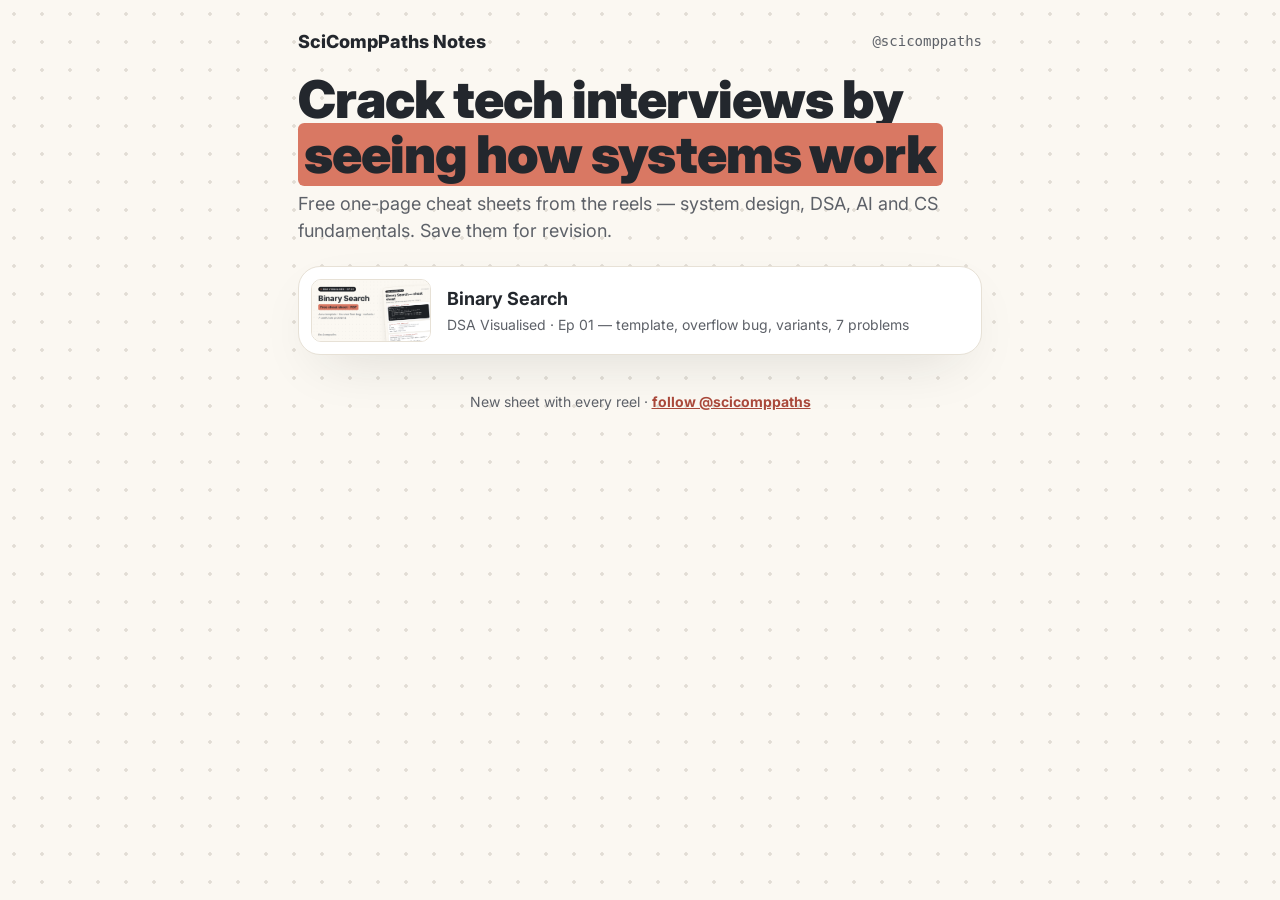
==== index.html @ b4ad2c98 "Add files via upload" ====
<!doctype html>
<html lang="en">
<head>
  <meta charset="utf-8" />
  <meta name="viewport" content="width=device-width, initial-scale=1" />
  <title>SciCompPaths Notes — free cheat sheets</title>
  <meta name="description" content="Free one-page cheat sheets for system design, DSA, AI and CS fundamentals — from the @scicomppaths reels." />
  <meta property="og:title" content="SciCompPaths Notes — free cheat sheets" />
  <meta property="og:description" content="System design, DSA, AI and CS fundamentals — one page each, from the @scicomppaths reels." />
  <meta property="og:image" content="https://scicomppaths.github.io/binary/preview.png" />
  <meta name="twitter:card" content="summary_large_image" />
  <link rel="preconnect" href="https://fonts.googleapis.com" />
  <link href="https://fonts.googleapis.com/css2?family=Inter:wght@400;700;800;900&display=swap" rel="stylesheet" />
  <link rel="stylesheet" href="assets/site.css" />
</head>
<body>
  <main class="wrap">
    <div class="top">
      <span class="brand">SciCompPaths Notes</span>
      <a class="handle" href="https://www.instagram.com/scicomppaths/">@scicomppaths</a>
    </div>
    <h1>Crack tech interviews by <span class="mark">seeing how systems work</span></h1>
    <p class="sub">Free one-page cheat sheets from the reels — system design, DSA, AI and CS fundamentals. Save them for revision.</p>

    <!-- Library: newest first. Each sheet = one folder with index.html + preview.png + sheet-preview.jpg. -->
    <div class="list">
      <a class="card item" href="binary/">
        <img src="binary/preview.png" alt="" />
        <div><b>Binary Search</b><span>DSA Visualised · Ep 01 — template, overflow bug, variants, 7 problems</span></div>
      </a>
    </div>

    <p class="foot">New sheet with every reel · <a href="https://www.instagram.com/scicomppaths/">follow @scicomppaths</a></p>
  </main>
  <script data-goatcounter="https://GOATCOUNTER_CODE.goatcounter.com/count" async src="//gc.zgo.at/count.js"></script>
</body>
</html>
---- assets/site.css ----
/* SciCompPaths Notes — same look as the reels: warm paper, dot grid, coral highlight, ink text. */
:root {
  --paper: #fbf8f2;
  --ink: #23272d;
  --ink-2: #5d6168;
  --line: #e7e1d6;
  --accent: #d97863;
  --accent-strong: #a9483a;
  --dark: #1d2024;
  --white: #ffffff;
  --sage: #4e8a62;
}
* { box-sizing: border-box; }
html, body { margin: 0; }
body {
  font-family: Inter, -apple-system, "Segoe UI", Arial, sans-serif;
  color: var(--ink);
  background: var(--paper);
  background-image: radial-gradient(rgba(150, 140, 125, 0.25) 1.5px, transparent 2px);
  background-size: 28px 28px;
  line-height: 1.5;
}
.wrap { max-width: 720px; margin: 0 auto; padding: 28px 18px 64px; }
.top { display: flex; justify-content: space-between; align-items: center; gap: 12px; }
.brand { font-weight: 800; color: var(--ink); text-decoration: none; font-size: 18px; }
.handle { font-family: ui-monospace, Consolas, monospace; color: var(--ink-2); font-size: 14px; text-decoration: none; }
.pill { display: inline-flex; align-items: center; gap: 8px; padding: 6px 14px; border-radius: 999px; background: var(--dark); color: var(--white); font-size: 12px; font-weight: 700; letter-spacing: 0.12em; }
.pill::before { content: ""; width: 8px; height: 8px; border-radius: 50%; background: var(--accent); }
h1 { font-size: clamp(34px, 8vw, 52px); line-height: 1.05; letter-spacing: -0.02em; margin: 18px 0 8px; font-weight: 900; }
.mark { background: var(--accent); padding: 0 0.12em; border-radius: 0.12em; }
.sub { color: var(--ink-2); font-size: 18px; margin: 0 0 22px; }
.card { background: var(--white); border: 1px solid var(--line); border-radius: 22px; box-shadow: 0 20px 60px -24px rgba(29, 32, 36, 0.18); overflow: hidden; }
.preview { position: relative; }
.preview img { display: block; width: 100%; height: auto; }
.preview::after { content: ""; position: absolute; left: 0; right: 0; bottom: 0; height: 45%; background: linear-gradient(to bottom, rgba(255,255,255,0), var(--white)); }
.gate { padding: 22px; }
.gate h2 { margin: 0 0 6px; font-size: 22px; }
.gate p { margin: 0 0 14px; color: var(--ink-2); }
.row { display: flex; gap: 10px; flex-wrap: wrap; }
input[type=email] { flex: 1 1 220px; font: inherit; padding: 14px 16px; border-radius: 14px; border: 1px solid var(--line); background: var(--paper); }
.btn { display: inline-flex; justify-content: center; align-items: center; gap: 8px; font: inherit; font-weight: 800; padding: 14px 22px; border-radius: 999px; border: 0; background: var(--accent); color: var(--ink); text-decoration: none; cursor: pointer; }
.btn.dark { background: var(--dark); color: var(--white); }
.fine { font-size: 13px; color: var(--ink-2); margin-top: 10px; }
.done { display: none; }
.done.on { display: block; }
.list { display: grid; gap: 14px; margin-top: 18px; }
.item { display: grid; grid-template-columns: 120px 1fr; gap: 16px; align-items: center; padding: 12px; text-decoration: none; color: inherit; }
.item img { width: 120px; height: 63px; object-fit: cover; border-radius: 10px; border: 1px solid var(--line); }
.item b { display: block; font-size: 18px; }
.item span { color: var(--ink-2); font-size: 14px; }
.foot { margin-top: 36px; text-align: center; color: var(--ink-2); font-size: 14px; }
.foot a { color: var(--accent-strong); font-weight: 700; }
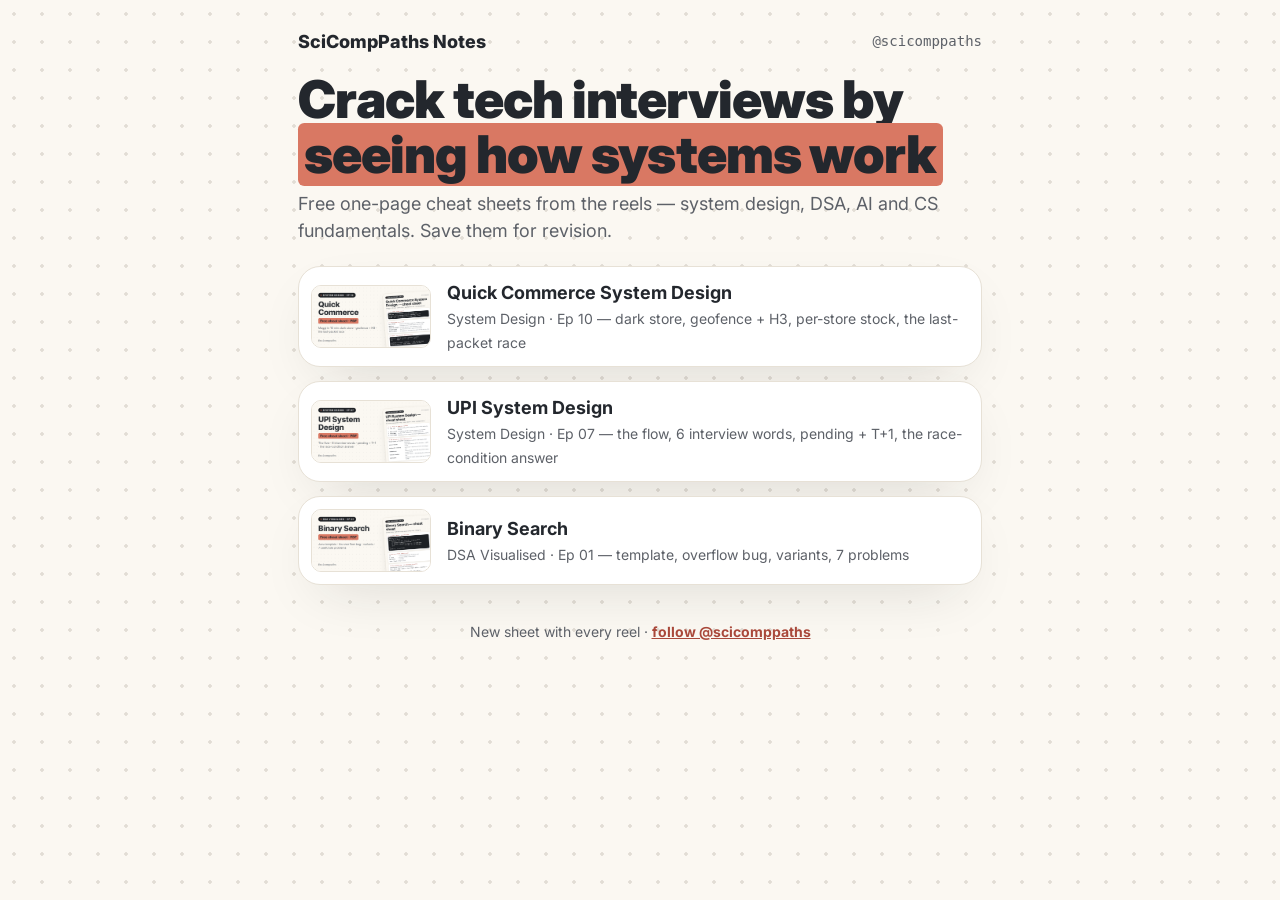
==== commit f87a4654: "Add the Quick Commerce (darkstore) cheat sheet The DARKSTORE comment DM links to /darkstore/. Adds t" ====
--- a/index.html
+++ b/index.html
@@ -24,6 +24,14 @@
 
     <!-- Library: newest first. Each sheet = one folder with index.html + preview.png + sheet-preview.jpg. -->
     <div class="list">
+      <a class="card item" href="darkstore/">
+        <img src="darkstore/preview.png" alt="" />
+        <div><b>Quick Commerce System Design</b><span>System Design · Ep 10 — dark store, geofence + H3, per-store stock, the last-packet race</span></div>
+      </a>
+      <a class="card item" href="upi/">
+        <img src="upi/preview.png" alt="" />
+        <div><b>UPI System Design</b><span>System Design · Ep 07 — the flow, 6 interview words, pending + T+1, the race-condition answer</span></div>
+      </a>
       <a class="card item" href="binary/">
         <img src="binary/preview.png" alt="" />
         <div><b>Binary Search</b><span>DSA Visualised · Ep 01 — template, overflow bug, variants, 7 problems</span></div>
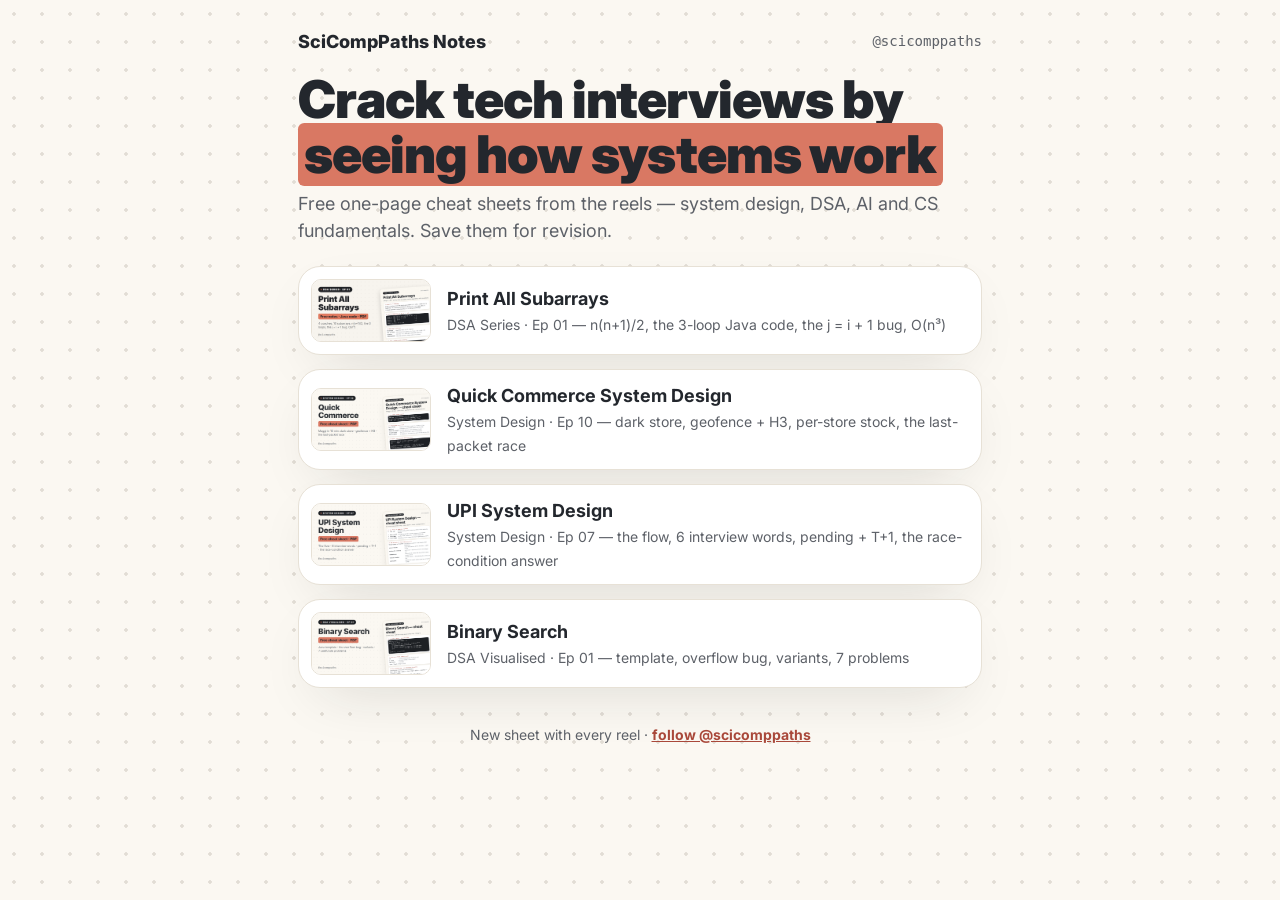
==== commit a20c7616: "Add the Print Subarrays notes (DSA Series, Ep 1) The SUBARRAY comment DM links to /subarrays/. Adds " ====
--- a/index.html
+++ b/index.html
@@ -24,6 +24,10 @@
 
     <!-- Library: newest first. Each sheet = one folder with index.html + preview.png + sheet-preview.jpg. -->
     <div class="list">
+      <a class="card item" href="subarrays/">
+        <img src="subarrays/preview.png" alt="" />
+        <div><b>Print All Subarrays</b><span>DSA Series · Ep 01 — n(n+1)/2, the 3-loop Java code, the j = i + 1 bug, O(n³)</span></div>
+      </a>
       <a class="card item" href="darkstore/">
         <img src="darkstore/preview.png" alt="" />
         <div><b>Quick Commerce System Design</b><span>System Design · Ep 10 — dark store, geofence + H3, per-store stock, the last-packet race</span></div>
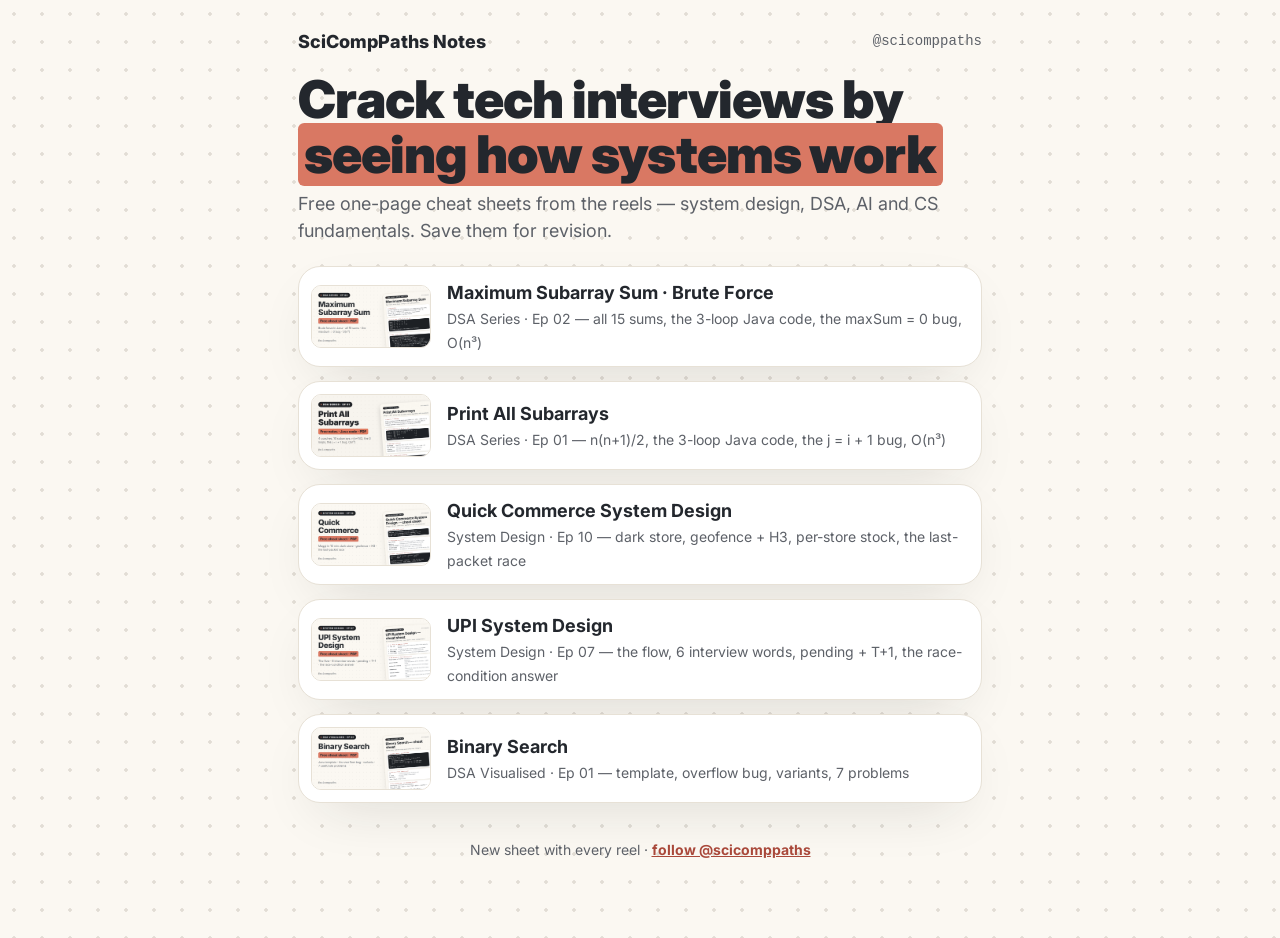
==== commit cc84acf6: "Add the Maximum Subarray Sum notes (DSA Series, Ep 2) Part 1 of 3, brute force: all 15 sums, the 3-l" ====
--- a/index.html
+++ b/index.html
@@ -24,6 +24,10 @@
 
     <!-- Library: newest first. Each sheet = one folder with index.html + preview.png + sheet-preview.jpg. -->
     <div class="list">
+      <a class="card item" href="max-subarray-sum/">
+        <img src="max-subarray-sum/preview.png" alt="" />
+        <div><b>Maximum Subarray Sum · Brute Force</b><span>DSA Series · Ep 02 — all 15 sums, the 3-loop Java code, the maxSum = 0 bug, O(n³)</span></div>
+      </a>
       <a class="card item" href="subarrays/">
         <img src="subarrays/preview.png" alt="" />
         <div><b>Print All Subarrays</b><span>DSA Series · Ep 01 — n(n+1)/2, the 3-loop Java code, the j = i + 1 bug, O(n³)</span></div>
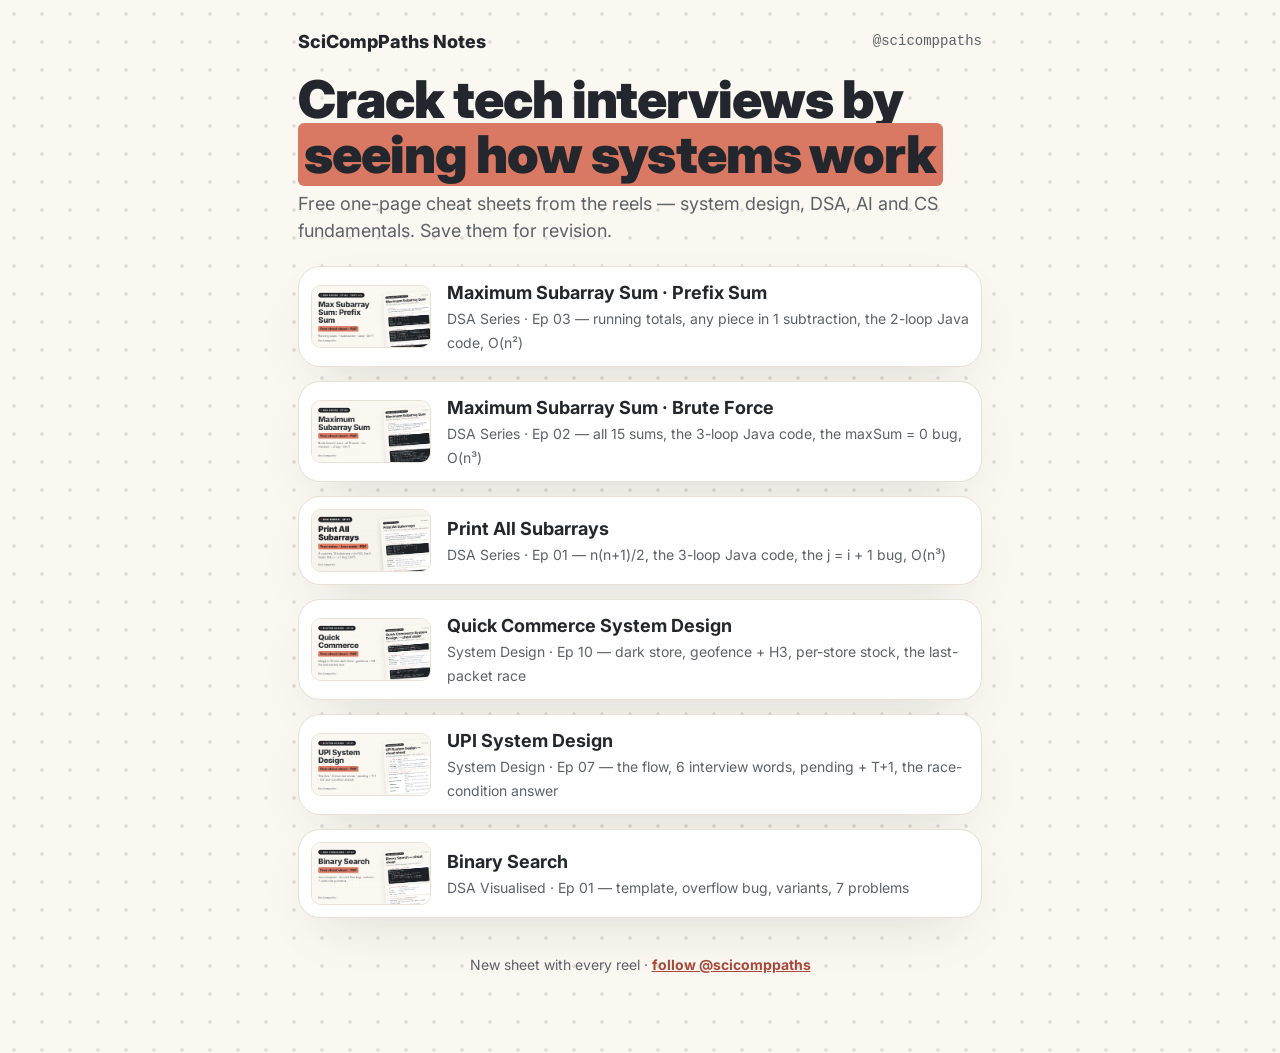
==== commit c25859a2: "Add the Prefix Sum notes (DSA Series, Ep 3) Co-Authored-By: Claude Opus 5.5 <noreply@anthropic.com>" ====
--- a/index.html
+++ b/index.html
@@ -24,6 +24,10 @@
 
     <!-- Library: newest first. Each sheet = one folder with index.html + preview.png + sheet-preview.jpg. -->
     <div class="list">
+      <a class="card item" href="prefix-sum/">
+        <img src="prefix-sum/preview.png" alt="" />
+        <div><b>Maximum Subarray Sum · Prefix Sum</b><span>DSA Series · Ep 03 — running totals, any piece in 1 subtraction, the 2-loop Java code, O(n²)</span></div>
+      </a>
       <a class="card item" href="max-subarray-sum/">
         <img src="max-subarray-sum/preview.png" alt="" />
         <div><b>Maximum Subarray Sum · Brute Force</b><span>DSA Series · Ep 02 — all 15 sums, the 3-loop Java code, the maxSum = 0 bug, O(n³)</span></div>
